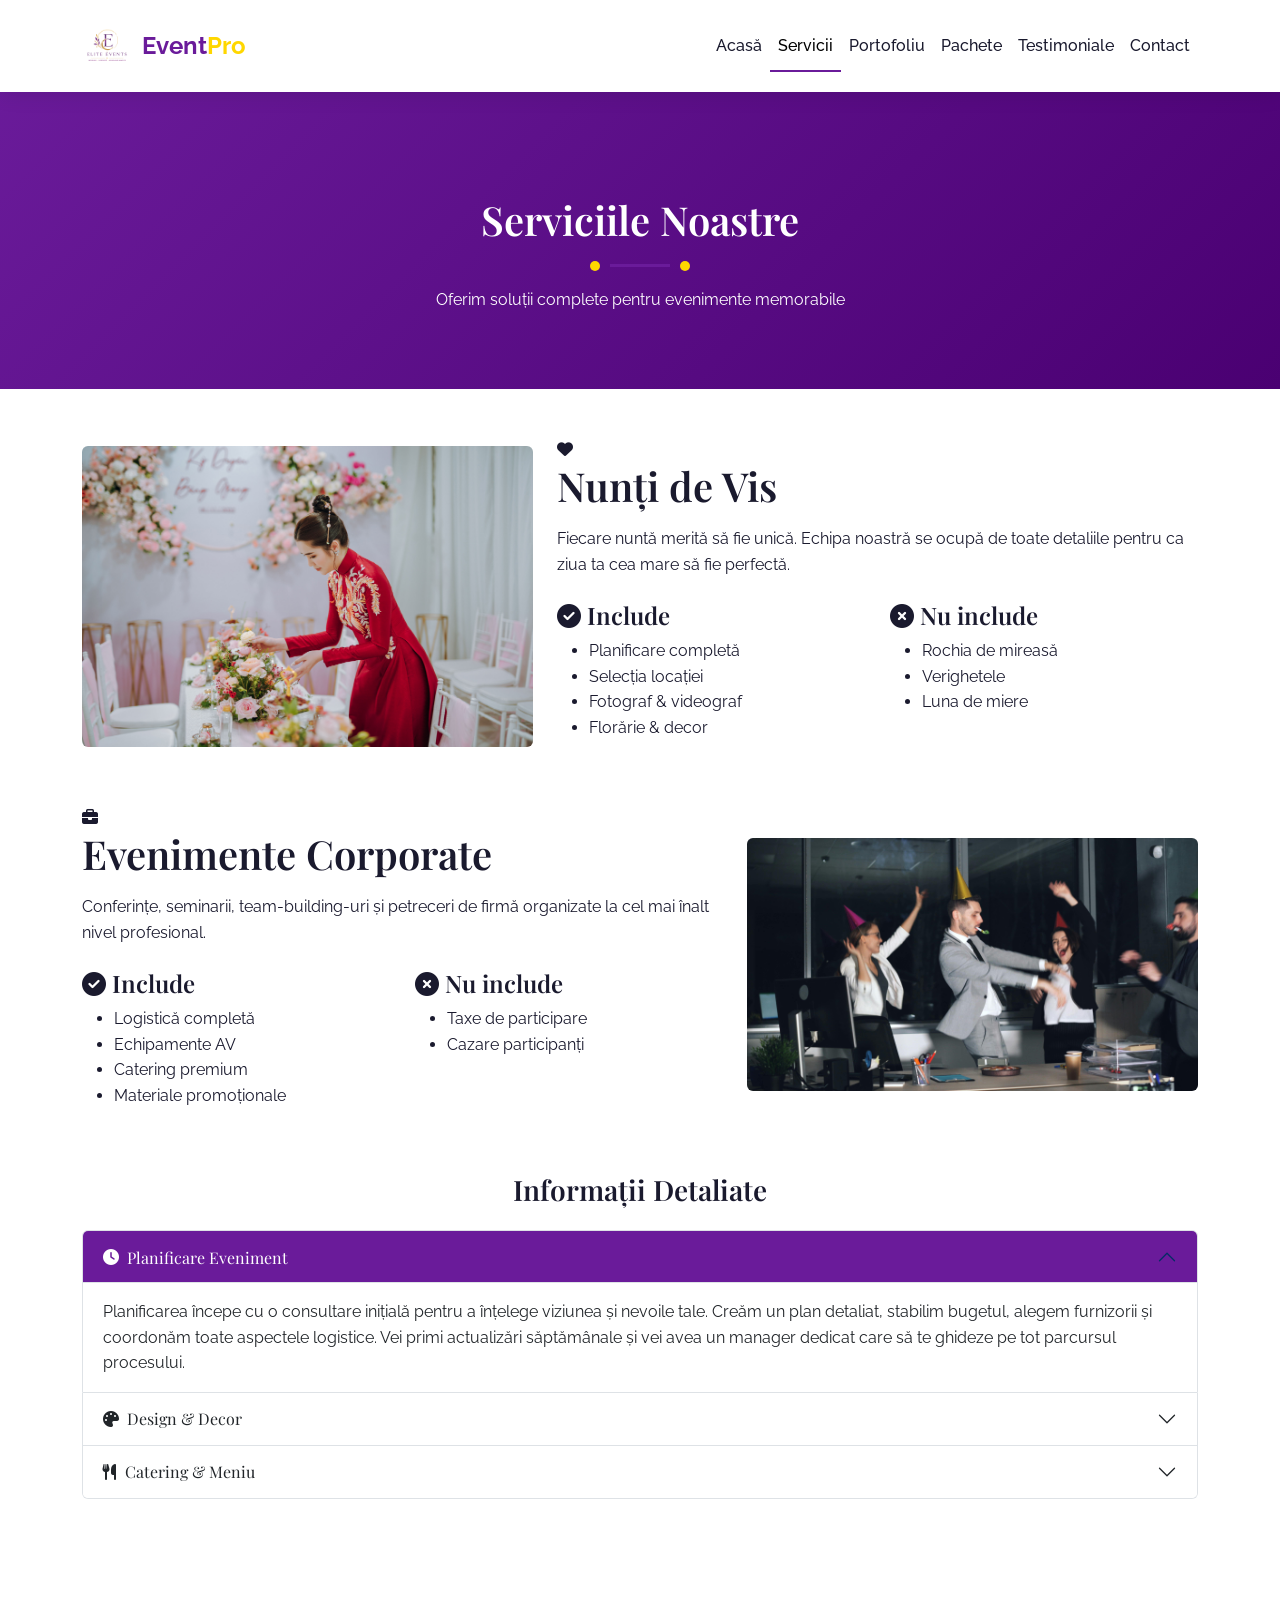
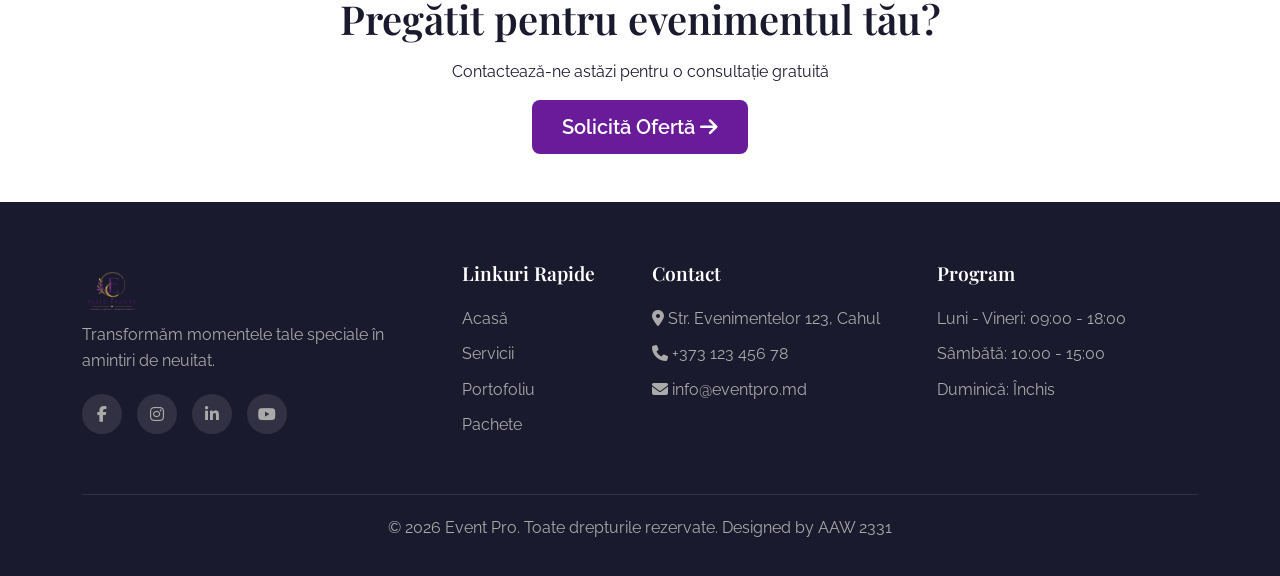
==== services.html @ 1d4c6d43 "v1.0" ====
<!DOCTYPE html>
<html lang="ro">
<head>
    <meta charset="UTF-8">
    <meta name="viewport" content="width=device-width, initial-scale=1.0">
    <title>Servicii Evenimente | Event Pro - Organizare Evenimente Premium</title>
    <meta name="description" content="Servicii complete de organizare evenimente: nunți, corporate, aniversări, conferințe. Pachete personalizate pentru orice buget.">
    
    <link href="https://cdn.jsdelivr.net/npm/bootstrap@5.3.0/dist/css/bootstrap.min.css" rel="stylesheet">
    <link rel="stylesheet" href="https://cdnjs.cloudflare.com/ajax/libs/font-awesome/6.4.0/css/all.min.css">
    <link href="https://fonts.googleapis.com/css2?family=Playfair+Display:wght@400;500;600;700;800;900&family=Raleway:wght@300;400;500;600;700&display=swap" rel="stylesheet">
    <link rel="stylesheet" href="css/style.css">
    <link rel="icon" href="favicon.ico">
</head>
<body>

    <nav class="navbar navbar-expand-lg fixed-top">
        <div class="container">
            <a class="navbar-brand" href="index.html">
                <img src="img/hero/EventPro.png" alt="Event Pro Logo" height="50">
                <span class="brand-text">Event<span class="accent">Pro</span></span>
            </a>
            <button class="navbar-toggler" type="button" data-bs-toggle="collapse" data-bs-target="#navbarNav">
                <span class="navbar-toggler-icon"></span>
            </button>
            <div class="collapse navbar-collapse" id="navbarNav">
                <ul class="navbar-nav ms-auto">
                    <li class="nav-item"><a class="nav-link" href="index.html">Acasă</a></li>
                    <li class="nav-item"><a class="nav-link active" href="services.html">Servicii</a></li>
                    <li class="nav-item"><a class="nav-link" href="portfolio.html">Portofoliu</a></li>
                    <li class="nav-item"><a class="nav-link" href="packages.html">Pachete</a></li>
                    <li class="nav-item"><a class="nav-link" href="testimonials.html">Testimoniale</a></li>
                    <li class="nav-item"><a class="nav-link" href="contact.html">Contact</a></li>
                </ul>
            </div>
        </div>
    </nav>

    <section class="page-header">
        <div class="container">
            <h1>Serviciile Noastre</h1>
            <div class="divider"></div>
            <p>Oferim soluții complete pentru evenimente memorabile</p>
        </div>
    </section>

    <section class="services-detail py-5">
        <div class="container">
            <!-- Wedding Services -->
            <div class="service-detail-item mb-5">
                <div class="row align-items-center">
                    <div class="col-lg-5">
                        <img src="img/hero/services/portfolio/team/events/Pregatire_nunta.jpg" alt="Organizare Nuntă" class="img-fluid rounded">
                    </div>
                    <div class="col-lg-7">
                        <div class="service-icon-large"><i class="fas fa-heart"></i></div>
                        <h2>Nunți de Vis</h2>
                        <p>Fiecare nuntă merită să fie unică. Echipa noastră se ocupă de toate detaliile pentru ca ziua ta cea mare să fie perfectă.</p>
                        <div class="row mt-4">
                            <div class="col-md-6">
                                <h4><i class="fas fa-check-circle"></i> Include</h4>
                                <ul class="include-list">
                                    <li>Planificare completă</li>
                                    <li>Selecția locației</li>
                                    <li>Fotograf & videograf</li>
                                    <li>Florărie & decor</li>
                                </ul>
                            </div>
                            <div class="col-md-6">
                                <h4><i class="fas fa-times-circle"></i> Nu include</h4>
                                <ul class="exclude-list">
                                    <li>Rochia de mireasă</li>
                                    <li>Verighetele</li>
                                    <li>Luna de miere</li>
                                </ul>
                            </div>
                        </div>
                    </div>
                </div>
            </div>

            <!-- Corporate Services -->
            <div class="service-detail-item mb-5">
                <div class="row align-items-center flex-row-reverse">
                    <div class="col-lg-5">
                        <img src="img/hero/services/portfolio/team/events/Corporate party.jpg" alt="Evenimente Corporate" class="img-fluid rounded">
                    </div>
                    <div class="col-lg-7">
                        <div class="service-icon-large"><i class="fas fa-briefcase"></i></div>
                        <h2>Evenimente Corporate</h2>
                        <p>Conferințe, seminarii, team-building-uri și petreceri de firmă organizate la cel mai înalt nivel profesional.</p>
                        <div class="row mt-4">
                            <div class="col-md-6">
                                <h4><i class="fas fa-check-circle"></i> Include</h4>
                                <ul class="include-list">
                                    <li>Logistică completă</li>
                                    <li>Echipamente AV</li>
                                    <li>Catering premium</li>
                                    <li>Materiale promoționale</li>
                                </ul>
                            </div>
                            <div class="col-md-6">
                                <h4><i class="fas fa-times-circle"></i> Nu include</h4>
                                <ul class="exclude-list">
                                    <li>Taxe de participare</li>
                                    <li>Cazare participanți</li>
                                </ul>
                            </div>
                        </div>
                    </div>
                </div>
            </div>

            <!-- Accordion Section -->
            <div class="accordion-section mt-5">
                <h3 class="text-center mb-4">Informații Detaliate</h3>
                <div class="accordion" id="servicesAccordion">
                    <div class="accordion-item">
                        <h2 class="accordion-header">
                            <button class="accordion-button" type="button" data-bs-toggle="collapse" data-bs-target="#collapseOne">
                                <i class="fas fa-clock me-2"></i> Planificare Eveniment
                            </button>
                        </h2>
                        <div id="collapseOne" class="accordion-collapse collapse show" data-bs-parent="#servicesAccordion">
                            <div class="accordion-body">
                                Planificarea începe cu o consultare inițială pentru a înțelege viziunea și nevoile tale. Creăm un plan detaliat, stabilim bugetul, alegem furnizorii și coordonăm toate aspectele logistice. Vei primi actualizări săptămânale și vei avea un manager dedicat care să te ghideze pe tot parcursul procesului.
                            </div>
                        </div>
                    </div>
                    <div class="accordion-item">
                        <h2 class="accordion-header">
                            <button class="accordion-button collapsed" type="button" data-bs-toggle="collapse" data-bs-target="#collapseTwo">
                                <i class="fas fa-palette me-2"></i> Design & Decor
                            </button>
                        </h2>
                        <div id="collapseTwo" class="accordion-collapse collapse" data-bs-parent="#servicesAccordion">
                            <div class="accordion-body">
                                Echipa noastră de designeri creează concepte vizuale unice, adaptate tematicii evenimentului tău. De la selecția culorilor și florilor, până la iluminat și elemente decorative personalizate - ne asigurăm ca fiecare detaliu să reflecte personalitatea și stilul tău.
                            </div>
                        </div>
                    </div>
                    <div class="accordion-item">
                        <h2 class="accordion-header">
                            <button class="accordion-button collapsed" type="button" data-bs-toggle="collapse" data-bs-target="#collapseThree">
                                <i class="fas fa-utensils me-2"></i> Catering & Meniu
                            </button>
                        </h2>
                        <div id="collapseThree" class="accordion-collapse collapse" data-bs-parent="#servicesAccordion">
                            <div class="accordion-body">
                                Colaborăm cu cei mai buni chefi și furnizori de catering pentru a oferi o experiență culinară de excepție. Putem crea meniuri personalizate, adaptate cerințelor dietetice speciale, de la cocktailuri elegante la cine festive cu mai multe feluri.
                            </div>
                        </div>
                    </div>
                </div>
            </div>
        </div>
    </section>

    <section class="cta-section py-5">
        <div class="container text-center">
            <h2>Pregătit pentru evenimentul tău?</h2>
            <p>Contactează-ne astăzi pentru o consultație gratuită</p>
            <a href="contact.html" class="btn btn-primary btn-lg">Solicită Ofertă <i class="fas fa-arrow-right"></i></a>
        </div>
    </section>

    <footer class="footer">
        <div class="container">
            <div class="row g-4">
                <div class="col-lg-4">
                    <div class="footer-logo">
                        <img src="img/hero/EventPro.png" alt="Event Pro" height="60">
                        <p>Transformăm momentele tale speciale în amintiri de neuitat.</p>
                    </div>
                    <div class="social-links">
                        <a href="#"><i class="fab fa-facebook-f"></i></a>
                        <a href="#"><i class="fab fa-instagram"></i></a>
                        <a href="#"><i class="fab fa-linkedin-in"></i></a>
                        <a href="#"><i class="fab fa-youtube"></i></a>
                    </div>
                </div>
                <div class="col-lg-2">
                    <h4>Linkuri Rapide</h4>
                    <ul>
                        <li><a href="index.html">Acasă</a></li>
                        <li><a href="services.html">Servicii</a></li>
                        <li><a href="portfolio.html">Portofoliu</a></li>
                        <li><a href="packages.html">Pachete</a></li>
                    </ul>
                </div>
                <div class="col-lg-3">
                    <h4>Contact</h4>
                    <ul class="contact-info">
                        <li><i class="fas fa-map-marker-alt"></i> Str. Evenimentelor 123, Cahul</li>
                        <li><i class="fas fa-phone"></i> +373 123 456 78</li>
                        <li><i class="fas fa-envelope"></i> info@eventpro.md</li>
                    </ul>
                </div>
                <div class="col-lg-3">
                    <h4>Program</h4>
                    <ul>
                        <li>Luni - Vineri: 09:00 - 18:00</li>
                        <li>Sâmbătă: 10:00 - 15:00</li>
                        <li>Duminică: Închis</li>
                    </ul>
                </div>
            </div>
            <div class="footer-bottom">
                <p>&copy; 2026 Event Pro. Toate drepturile rezervate. Designed by AAW 2331</p>
            </div>
        </div>
    </footer>

    <button id="backToTop" class="back-to-top"><i class="fas fa-arrow-up"></i></button>

    <script src="https://cdn.jsdelivr.net/npm/bootstrap@5.3.0/dist/js/bootstrap.bundle.min.js"></script>
    <script src="js/main.js"></script>
</body>
</html>
---- css/style.css ----
:root {
    --primary: #6A1B9A;
    --primary-dark: #4A0072;
    --primary-light: #9C4DCC;
    --accent: #FFD700;
    --accent-dark: #FFC107;
    --dark: #1a1a2e;
    --gray: #6c757d;
    --light: #f8f9fa;
    --white: #ffffff;
    --transition: all 0.3s ease;
}

* {
    margin: 0;
    padding: 0;
    box-sizing: border-box;
}

body {
    font-family: 'Raleway', sans-serif;
    color: var(--dark);
    line-height: 1.6;
    overflow-x: hidden;
}

h1,
h2,
h3,
h4,
h5,
h6 {
    font-family: 'Playfair Display', serif;
    font-weight: 600;
}

/* Navigation */
.navbar {
    background: var(--white);
    box-shadow: 0 2px 20px rgba(0, 0, 0, 0.1);
    padding: 1rem 0;
    transition: var(--transition);
}

.navbar.scrolled {
    padding: 0.5rem 0;
    background: rgba(255, 255, 255, 0.98);
}

.navbar-brand {
    display: flex;
    align-items: center;
    gap: 10px;
}

.brand-text {
    font-size: 1.5rem;
    font-weight: 700;
    color: var(--primary);
}

.brand-text .accent {
    color: var(--accent);
}

.nav-link {
    font-weight: 500;
    color: var(--dark);
    transition: var(--transition);
    position: relative;
}

.nav-link:hover,
.nav-link.active {
    color: var(--primary);
}

.nav-link.active::after {
    content: '';
    position: absolute;
    bottom: -5px;
    left: 0;
    width: 100%;
    height: 2px;
    background: var(--primary);
}

/* Hero Section */
.hero {
    height: 100vh;
    min-height: 600px;
    background: linear-gradient(rgba(0, 0, 0, 0.5), rgba(0, 0, 0, 0.5)), url('../img/hero/Back_gorund.jpg');
    background-size: cover;
    background-position: center;
    background-attachment: fixed;
    position: relative;
    display: flex;
    align-items: center;
    text-align: center;
    margin-top: 76px;
}

.hero-content h1 {
    font-size: 3.5rem;
    color: var(--white);
    margin-bottom: 1rem;
    animation: fadeInUp 1s ease;
}

.hero-content p {
    font-size: 1.2rem;
    color: var(--white);
    margin-bottom: 2rem;
    animation: fadeInUp 1s ease 0.2s both;
}

.btn-primary {
    background: var(--primary);
    border: none;
    padding: 12px 30px;
    font-weight: 600;
    transition: var(--transition);
}

.btn-primary:hover {
    background: var(--primary-dark);
    transform: translateY(-2px);
    box-shadow: 0 5px 20px rgba(106, 27, 154, 0.3);
}

.btn-outline-primary {
    border: 2px solid var(--primary);
    color: var(--primary);
    background: transparent;
    padding: 12px 30px;
    font-weight: 600;
}

.btn-outline-primary:hover {
    background: var(--primary);
    border-color: var(--primary);
    transform: translateY(-2px);
}

/* Section Styles */
section {
    padding: 80px 0;
}

.bg-light {
    background: var(--light);
}

h2 {
    font-size: 2.5rem;
    margin-bottom: 1rem;
}

.divider {
    width: 60px;
    height: 3px;
    background: var(--primary);
    margin: 20px auto;
    position: relative;
}

.divider::before,
.divider::after {
    content: '';
    position: absolute;
    width: 10px;
    height: 10px;
    background: var(--accent);
    border-radius: 50%;
    top: 50%;
    transform: translateY(-50%);
}

.divider::before {
    left: -20px;
}

.divider::after {
    right: -20px;
}

.section-subtitle {
    color: var(--gray);
    font-size: 1.1rem;
    max-width: 600px;
    margin: 0 auto;
}

/* Service Cards */
.service-card {
    text-align: center;
    padding: 30px;
    background: var(--white);
    border-radius: 10px;
    box-shadow: 0 5px 20px rgba(0, 0, 0, 0.08);
    transition: var(--transition);
    cursor: pointer;
}

.service-card:hover {
    transform: translateY(-10px);
    box-shadow: 0 15px 40px rgba(0, 0, 0, 0.15);
}

.service-icon {
    width: 80px;
    height: 80px;
    background: linear-gradient(135deg, var(--primary), var(--primary-light));
    border-radius: 50%;
    display: flex;
    align-items: center;
    justify-content: center;
    margin: 0 auto 20px;
    transition: var(--transition);
}

.service-icon i {
    font-size: 2rem;
    color: var(--white);
}

.service-card:hover .service-icon {
    transform: scale(1.1);
}

.service-card h3 {
    margin-bottom: 15px;
}

/* Portfolio Cards */
.portfolio-card {
    position: relative;
    overflow: hidden;
    border-radius: 10px;
    cursor: pointer;
}

.portfolio-card img {
    width: 100%;
    transition: var(--transition);
}

.portfolio-card:hover img {
    transform: scale(1.1);
}

.portfolio-overlay {
    position: absolute;
    bottom: -100%;
    left: 0;
    width: 100%;
    background: linear-gradient(to top, rgba(106, 27, 154, 0.9), transparent);
    color: var(--white);
    padding: 20px;
    transition: var(--transition);
}

.portfolio-card:hover .portfolio-overlay {
    bottom: 0;
}

/* Counter Section */
.counters {
    background: linear-gradient(135deg, var(--primary), var(--primary-dark));
    color: var(--white);
}

.counter-box {
    text-align: center;
    padding: 20px;
}

.counter-box i {
    font-size: 3rem;
    margin-bottom: 15px;
}

.counter-number {
    font-size: 2.5rem;
    font-weight: 700;
    font-family: 'Playfair Display', serif;
}

/* Countdown Timer */
.countdown-timer {
    display: flex;
    gap: 20px;
    justify-content: center;
    flex-wrap: wrap;
}

.countdown-item {
    background: var(--white);
    padding: 20px;
    border-radius: 10px;
    text-align: center;
    min-width: 100px;
    box-shadow: 0 5px 20px rgba(0, 0, 0, 0.1);
}

.countdown-item span:first-child {
    display: block;
    font-size: 2rem;
    font-weight: 700;
    color: var(--primary);
    font-family: 'Playfair Display', serif;
}

.countdown-item span:last-child {
    font-size: 0.9rem;
    color: var(--gray);
}

/* Testimonials */
.testimonial-card {
    background: var(--white);
    padding: 30px;
    border-radius: 10px;
    box-shadow: 0 5px 20px rgba(0, 0, 0, 0.08);
}

.quote-icon {
    font-size: 2rem;
    color: var(--primary);
    opacity: 0.3;
    margin-bottom: 15px;
}

.testimonial-text {
    font-size: 1.1rem;
    font-style: italic;
    margin-bottom: 20px;
}

.rating {
    color: var(--accent);
}

/* Package Cards */
.package-card {
    background: var(--white);
    border-radius: 10px;
    overflow: hidden;
    box-shadow: 0 5px 20px rgba(0, 0, 0, 0.08);
    transition: var(--transition);
    position: relative;
}

.package-card.featured {
    transform: scale(1.02);
    box-shadow: 0 15px 40px rgba(0, 0, 0, 0.15);
    border: 2px solid var(--accent);
}

.popular-badge {
    position: absolute;
    top: 20px;
    right: -30px;
    background: var(--accent);
    color: var(--dark);
    padding: 5px 30px;
    transform: rotate(45deg);
    font-size: 0.8rem;
    font-weight: 600;
}

.package-header {
    background: linear-gradient(135deg, var(--primary), var(--primary-dark));
    color: var(--white);
    padding: 30px;
    text-align: center;
}

.package-header h3 {
    font-size: 1.5rem;
    margin-bottom: 10px;
}

.price {
    font-size: 2rem;
    font-weight: 700;
}

.package-body {
    padding: 30px;
}

.package-body ul {
    list-style: none;
    padding: 0;
}

.package-body li {
    padding: 10px 0;
    border-bottom: 1px solid #eee;
}

.package-body li i {
    margin-right: 10px;
}

.package-body li .fa-check {
    color: #28a745;
}

.package-body li .fa-times {
    color: #dc3545;
}

.package-footer {
    padding: 0 30px 30px;
}

/* Contact Form */
.contact-info-box {
    background: var(--white);
    padding: 30px;
    border-radius: 10px;
    box-shadow: 0 5px 20px rgba(0, 0, 0, 0.08);
}

.contact-info-item {
    display: flex;
    gap: 15px;
    margin-bottom: 25px;
    align-items: flex-start;
}

.contact-info-item i {
    font-size: 1.5rem;
    color: var(--primary);
    margin-top: 5px;
}

.contact-info-item h4 {
    margin-bottom: 5px;
    font-size: 1.1rem;
}

.contact-form-card {
    background: var(--white);
    padding: 30px;
    border-radius: 10px;
    box-shadow: 0 5px 20px rgba(0, 0, 0, 0.08);
}

.form-control:focus,
.form-select:focus {
    border-color: var(--primary);
    box-shadow: 0 0 0 0.2rem rgba(106, 27, 154, 0.25);
}

/* Footer */
.footer {
    background: var(--dark);
    color: #aaa;
    padding: 60px 0 0;
}

.footer h4 {
    color: var(--white);
    margin-bottom: 20px;
    font-size: 1.2rem;
}

.footer ul {
    list-style: none;
    padding: 0;
}

.footer ul li {
    margin-bottom: 10px;
}

.footer a {
    color: #aaa;
    text-decoration: none;
    transition: var(--transition);
}

.footer a:hover {
    color: var(--primary);
    padding-left: 5px;
}

.social-links {
    display: flex;
    gap: 15px;
    margin-top: 20px;
}

.social-links a {
    width: 40px;
    height: 40px;
    background: rgba(255, 255, 255, 0.1);
    border-radius: 50%;
    display: flex;
    align-items: center;
    justify-content: center;
    transition: var(--transition);
}

.social-links a:hover {
    background: var(--primary);
    transform: translateY(-3px);
}

.footer-bottom {
    text-align: center;
    padding: 20px 0;
    margin-top: 40px;
    border-top: 1px solid rgba(255, 255, 255, 0.1);
}

/* Back to Top Button */
.back-to-top {
    position: fixed;
    bottom: 30px;
    right: 30px;
    width: 50px;
    height: 50px;
    background: var(--primary);
    color: var(--white);
    border: none;
    border-radius: 50%;
    cursor: pointer;
    display: none;
    align-items: center;
    justify-content: center;
    transition: var(--transition);
    z-index: 1000;
}

.back-to-top:hover {
    background: var(--primary-dark);
    transform: translateY(-3px);
}

.back-to-top.show {
    display: flex;
}

/* Page Header */
.page-header {
    background: linear-gradient(135deg, var(--primary), var(--primary-dark));
    color: var(--white);
    text-align: center;
    padding: 120px 0 60px;
    margin-top: 76px;
}

/* Responsive Design */
@media (max-width: 768px) {
    .hero-content h1 {
        font-size: 2rem;
    }

    h2 {
        font-size: 1.8rem;
    }

    .countdown-item {
        min-width: 70px;
        padding: 15px;
    }

    .countdown-item span:first-child {
        font-size: 1.5rem;
    }

    .package-card.featured {
        transform: scale(1);
    }

    section {
        padding: 50px 0;
    }
}

@media (max-width: 576px) {
    .countdown-timer {
        gap: 10px;
    }

    .countdown-item {
        min-width: 60px;
        padding: 10px;
    }

    .btn {
        padding: 10px 20px;
    }
}

/* Animations */
@keyframes fadeInUp {
    from {
        opacity: 0;
        transform: translateY(30px);
    }

    to {
        opacity: 1;
        transform: translateY(0);
    }
}

/* Scroll Reveal Animation */
.reveal {
    opacity: 0;
    transform: translateY(30px);
    transition: all 0.6s ease;
}

.reveal.active {
    opacity: 1;
    transform: translateY(0);
}

/* Filter Buttons */
.filter-buttons {
    display: flex;
    justify-content: center;
    gap: 15px;
    flex-wrap: wrap;
}

.filter-btn {
    background: transparent;
    border: 2px solid var(--primary);
    color: var(--primary);
    padding: 10px 25px;
    border-radius: 30px;
    transition: var(--transition);
}

.filter-btn:hover,
.filter-btn.active {
    background: var(--primary);
    color: var(--white);
}

/* Accordion */
.accordion-button:not(.collapsed) {
    background-color: var(--primary);
    color: var(--white);
}

.accordion-button:focus {
    border-color: var(--primary);
    box-shadow: 0 0 0 0.2rem rgba(106, 27, 154, 0.25);
}




.modal-backdrop {
    transition: opacity 0.15s linear;
}

.modal-backdrop.fade {
    opacity: 0;
}

.modal-backdrop.fade.show {
    opacity: 0.5;
}

body.modal-open {
    overflow: auto !important;
    padding-right: 0 !important;
}

body {
    transition: none !important;
}

.modal.fade .modal-dialog {
    transition: transform 0.3s ease-out;
}

.modal {
    overflow-y: auto;
}

.modal.show~.modal-backdrop {
    opacity: 0.5;
}

.modal:not(.show)+.modal-backdrop,
.modal:not(.show)~.modal-backdrop {
    display: none !important;
    opacity: 0 !important;
    visibility: hidden !important;
}

body.modal-open {
    overflow: auto !important;
    padding-right: 0 !important;
    position: relative !important;
}

html {
    overflow-y: auto !important;
}

.modal-open .modal {
    overflow-y: auto;
}

body {
    overflow: auto !important;
    overflow-y: auto !important;
}

.modal {
    overflow-y: auto;
}

.modal:not(.show) {
    overflow: hidden;
}
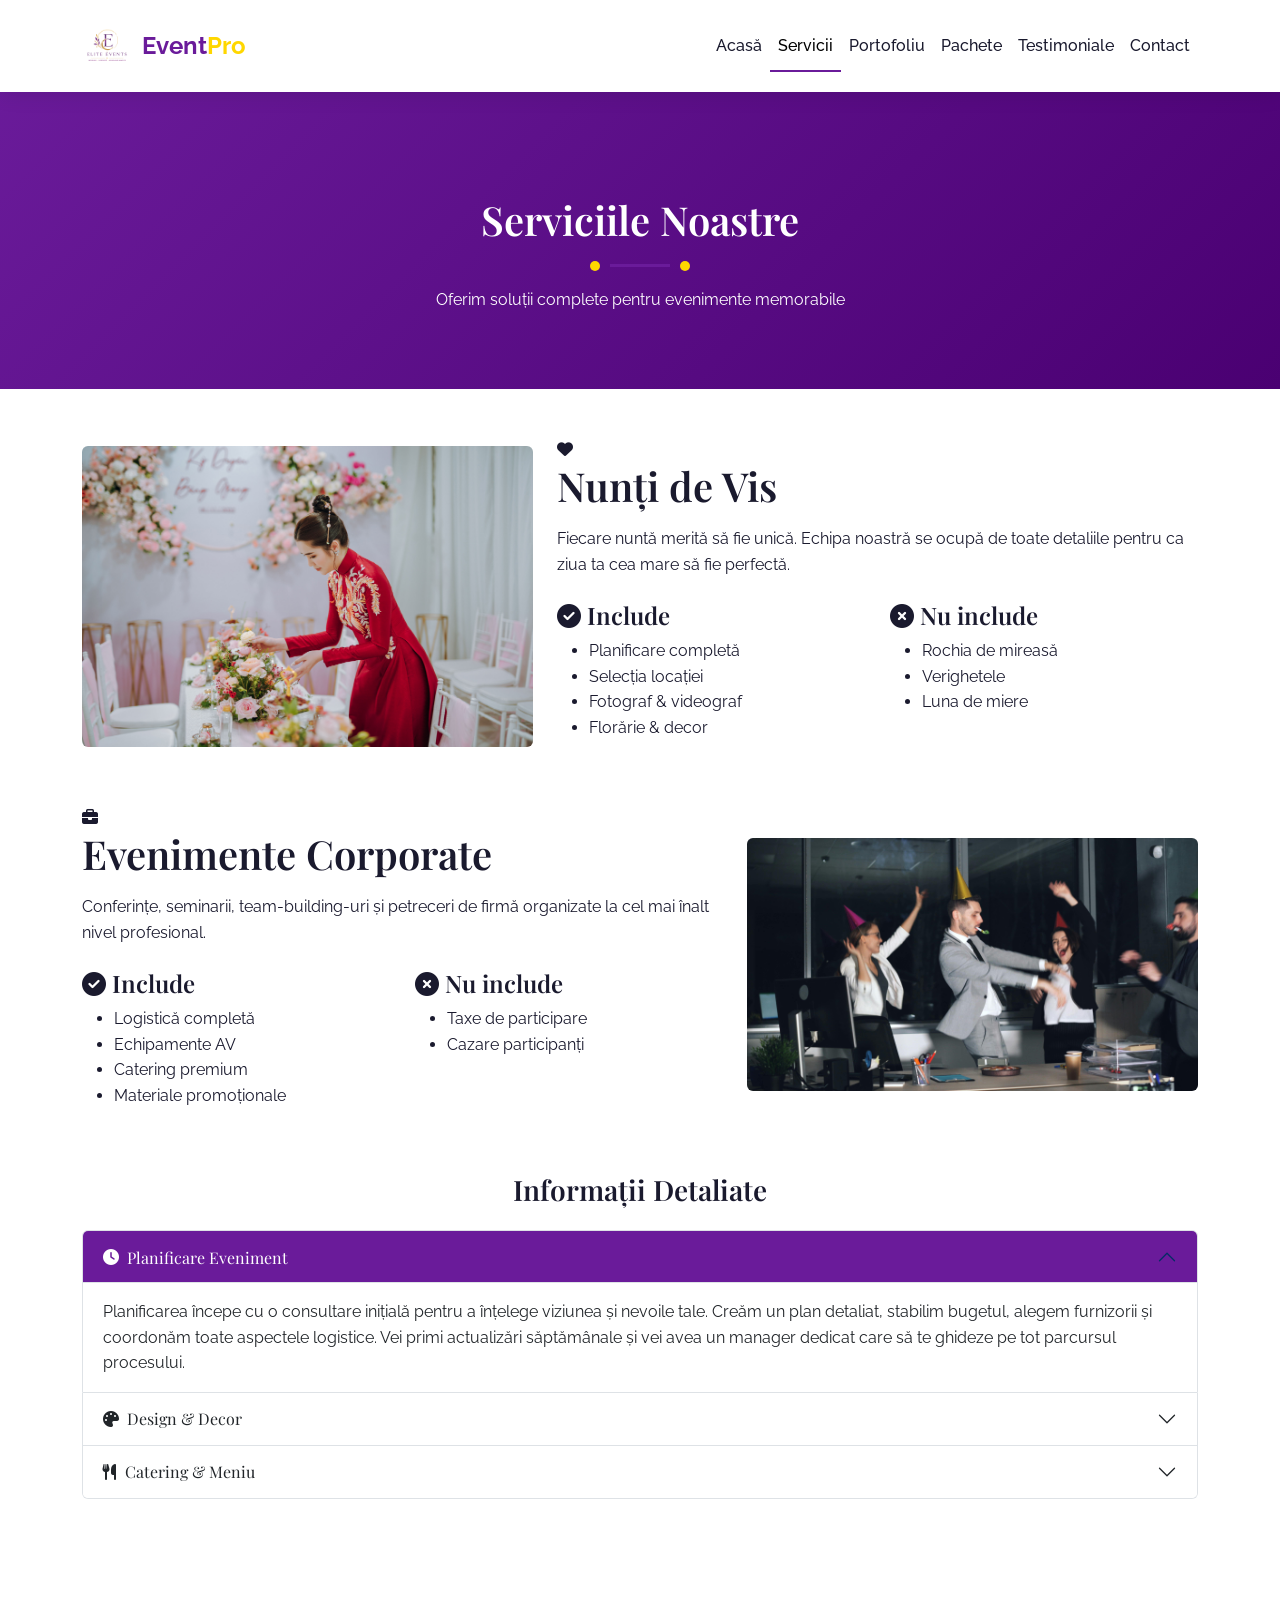
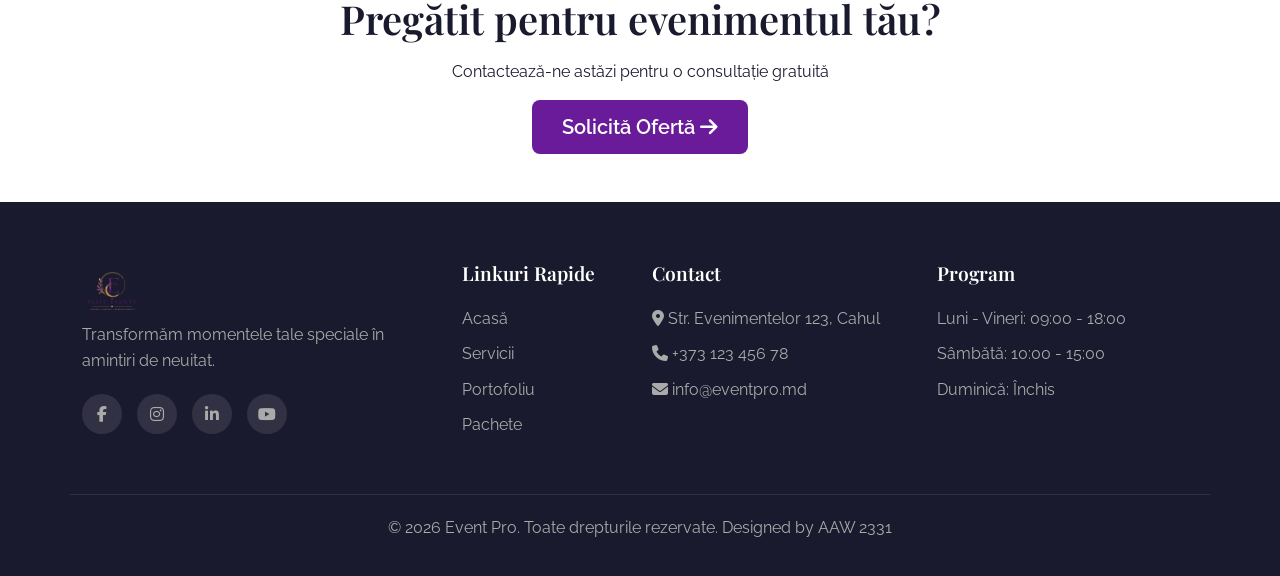
==== commit f70cfb6b: "commit final" ====
--- a/services.html
+++ b/services.html
@@ -203,7 +203,6 @@
                         <li>Sâmbătă: 10:00 - 15:00</li>
                         <li>Duminică: Închis</li>
                     </ul>
-                </div>
             </div>
             <div class="footer-bottom">
                 <p>&copy; 2026 Event Pro. Toate drepturile rezervate. Designed by AAW 2331</p>
--- a/css/style.css
+++ b/css/style.css
@@ -724,4 +724,28 @@
 
 .modal:not(.show) {
     overflow: hidden;
+}
+
+.service-card,
+.package-card,
+.testimonial-card {
+    height: 100%;
+    display: flex;
+    flex-direction: column;
+}
+
+.service-card p,
+.package-card .package-body,
+.testimonial-card p {
+    flex: 1;
+}
+
+.service-card h3 {
+    min-height: 55px;
+}
+
+.portfolio-card img {
+    height: 250px;
+    object-fit: cover;
+    width: 100%;
 }
